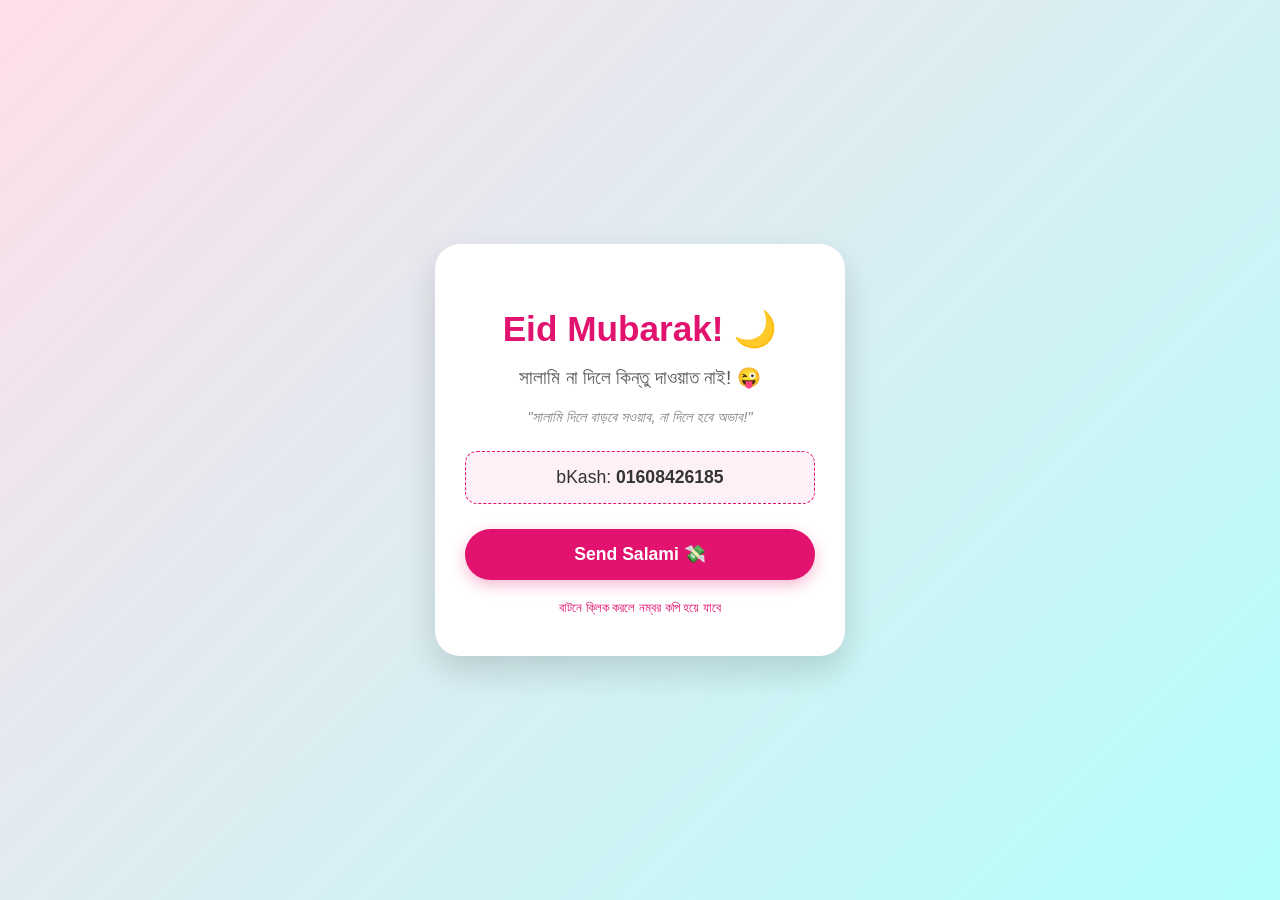
==== index.html @ 8d7a4318 "Revamp index.html with new layout and styles" ====
<!DOCTYPE html>
<html lang="bn">
<head>
    <meta charset="UTF-8">
    <meta name="viewport" content="width=device-width, initial-scale=1.0">
    <title>Eid Salami</title>
    <style>
        body {
            text-align: center;
            font-family: 'Segoe UI', Tahoma, Geneva, Verdana, sans-serif;
            background: linear-gradient(135deg, #FFDEE9 0%, #B5FFFC 100%);
            margin: 0;
            display: flex;
            align-items: center;
            justify-content: center;
            height: 100vh;
        }

        .card {
            background: white;
            padding: 40px 30px;
            border-radius: 25px;
            box-shadow: 0 15px 35px rgba(0,0,0,0.15);
            max-width: 350px;
            width: 90%;
            transition: transform 0.3s;
        }

        .card:hover {
            transform: translateY(-5px);
        }

        h1 {
            color: #e2136e;
            font-size: 2.2rem;
            margin-bottom: 10px;
        }

        h2 {
            color: #555;
            font-size: 1.2rem;
            font-weight: 500;
            margin-bottom: 20px;
        }

        .caption {
            font-style: italic;
            color: #888;
            margin-bottom: 25px;
            font-size: 0.9rem;
        }

        .number-box {
            background: #fdf0f6;
            padding: 15px;
            border-radius: 12px;
            border: 1px dashed #e2136e;
            margin-bottom: 25px;
        }

        p {
            font-size: 1.1rem;
            margin: 0;
            color: #333;
        }

        button {
            background: #e2136e;
            color: white;
            border: none;
            padding: 15px 35px;
            font-size: 1.1rem;
            font-weight: bold;
            border-radius: 50px;
            cursor: pointer;
            box-shadow: 0 5px 15px rgba(226, 19, 110, 0.3);
            width: 100%;
            transition: 0.3s;
        }

        button:hover {
            background: #c2105e;
            box-shadow: 0 8px 20px rgba(226, 19, 110, 0.5);
        }

        .footer-text {
            margin-top: 20px;
            font-size: 0.8rem;
            color: #e2136e;
        }
    </style>
</head>
<body>

    <div class="card">
        <h1>Eid Mubarak! 🌙</h1>
        <h2>সালামি না দিলে কিন্তু দাওয়াত নাই! 😜</h2>
        <p class="caption">"সালামি দিলে বাড়বে সওয়াব, না দিলে হবে অভাব!"</p>
        
        <div class="number-box">
            <p>bKash: <b id="number">01608426185</b></p>
        </div>

        <button onclick="copyNumber()">Send Salami 💸</button>
        
        <p class="footer-text">বাটনে ক্লিক করলে নম্বর কপি হয়ে যাবে</p>
    </div>

    <script>
        function copyNumber() {
            var number = document.getElementById("number").innerText;
            navigator.clipboard.writeText(number).then(function() {
                alert("bKash number copied! বিকাশে গিয়ে সালামি পাঠিয়ে দাও। 😍");
            });
        }
    </script>

</body>
</html>
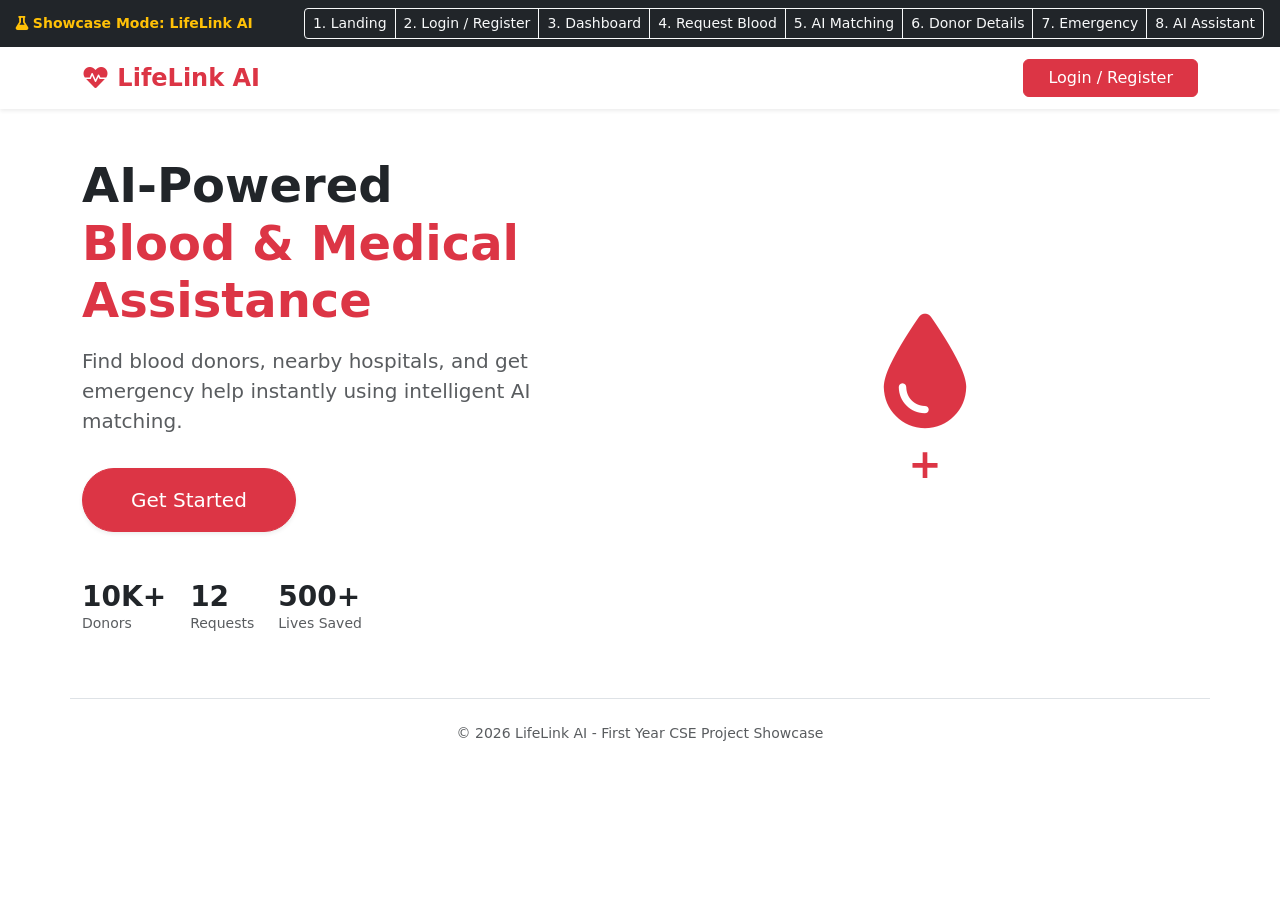
==== commit a11fc344: "Add files via upload" ====
--- a/index.html
+++ b/index.html
@@ -1,119 +1,285 @@
 <!DOCTYPE html>
-<html lang="bn">
+<html lang="en">
 <head>
     <meta charset="UTF-8">
     <meta name="viewport" content="width=device-width, initial-scale=1.0">
-    <title>Eid Salami</title>
-    <style>
-        body {
-            text-align: center;
-            font-family: 'Segoe UI', Tahoma, Geneva, Verdana, sans-serif;
-            background: linear-gradient(135deg, #FFDEE9 0%, #B5FFFC 100%);
-            margin: 0;
-            display: flex;
-            align-items: center;
-            justify-content: center;
-            height: 100vh;
-        }
-
-        .card {
-            background: white;
-            padding: 40px 30px;
-            border-radius: 25px;
-            box-shadow: 0 15px 35px rgba(0,0,0,0.15);
-            max-width: 350px;
-            width: 90%;
-            transition: transform 0.3s;
-        }
-
-        .card:hover {
-            transform: translateY(-5px);
-        }
-
-        h1 {
-            color: #e2136e;
-            font-size: 2.2rem;
-            margin-bottom: 10px;
-        }
-
-        h2 {
-            color: #555;
-            font-size: 1.2rem;
-            font-weight: 500;
-            margin-bottom: 20px;
-        }
-
-        .caption {
-            font-style: italic;
-            color: #888;
-            margin-bottom: 25px;
-            font-size: 0.9rem;
-        }
-
-        .number-box {
-            background: #fdf0f6;
-            padding: 15px;
-            border-radius: 12px;
-            border: 1px dashed #e2136e;
-            margin-bottom: 25px;
-        }
-
-        p {
-            font-size: 1.1rem;
-            margin: 0;
-            color: #333;
-        }
-
-        button {
-            background: #e2136e;
-            color: white;
-            border: none;
-            padding: 15px 35px;
-            font-size: 1.1rem;
-            font-weight: bold;
-            border-radius: 50px;
-            cursor: pointer;
-            box-shadow: 0 5px 15px rgba(226, 19, 110, 0.3);
-            width: 100%;
-            transition: 0.3s;
-        }
-
-        button:hover {
-            background: #c2105e;
-            box-shadow: 0 8px 20px rgba(226, 19, 110, 0.5);
-        }
-
-        .footer-text {
-            margin-top: 20px;
-            font-size: 0.8rem;
-            color: #e2136e;
-        }
-    </style>
+    <title>LifeLink AI - Smart Emergency Medical Platform</title>
+    <!-- Bootstrap CSS -->
+    <link href="https://cdn.jsdelivr.net/npm/bootstrap@5.3.0/dist/css/bootstrap.min.css" rel="stylesheet">
+    <!-- Font Awesome Icons -->
+    <link rel="stylesheet" href="https://cdnjs.cloudflare.com/ajax/libs/font-awesome/6.0.0/css/all.min.css">
+    <!-- Custom Style -->
+    <link rel="stylesheet" href="static/style.css">
 </head>
 <body>
 
-    <div class="card">
-        <h1>Eid Mubarak! 🌙</h1>
-        <h2>সালামি না দিলে কিন্তু দাওয়াত নাই! 😜</h2>
-        <p class="caption">"সালামি দিলে বাড়বে সওয়াব, না দিলে হবে অভাব!"</p>
-        
-        <div class="number-box">
-            <p>bKash: <b id="number">01608426185</b></p>
-        </div>
-
-        <button onclick="copyNumber()">Send Salami 💸</button>
-        
-        <p class="footer-text">বাটনে ক্লিক করলে নম্বর কপি হয়ে যাবে</p>
-    </div>
-
-    <script>
-        function copyNumber() {
-            var number = document.getElementById("number").innerText;
-            navigator.clipboard.writeText(number).then(function() {
-                alert("bKash number copied! বিকাশে গিয়ে সালামি পাঠিয়ে দাও। 😍");
-            });
-        }
-    </script>
-
+    <!-- Showcase Navigation Bar for Quick Testing/Presentation -->
+    <div class="bg-dark text-white p-2 text-center small shadow-sm d-flex flex-wrap justify-content-between align-items-center px-3">
+        <span class="fw-bold text-warning"><i class="fa-solid fa-flask"></i> Showcase Mode: LifeLink AI</span>
+        <div class="btn-group btn-group-sm mt-1 mt-md-0" role="group">
+            <button type="button" class="btn btn-outline-light btn-sm" onclick="navigate('step1')">1. Landing</button>
+            <button type="button" class="btn btn-outline-light btn-sm" onclick="navigate('step2')">2. Login / Register</button>
+            <button type="button" class="btn btn-outline-light btn-sm" onclick="navigate('step3')">3. Dashboard</button>
+            <button type="button" class="btn btn-outline-light btn-sm" onclick="navigate('step4')">4. Request Blood</button>
+            <button type="button" class="btn btn-outline-light btn-sm" onclick="navigate('step5')">5. AI Matching</button>
+            <button type="button" class="btn btn-outline-light btn-sm" onclick="navigate('step6')">6. Donor Details</button>
+            <button type="button" class="btn btn-outline-light btn-sm" onclick="navigate('step7')">7. Emergency</button>
+            <button type="button" class="btn btn-outline-light btn-sm" onclick="navigate('step8')">8. AI Assistant</button>
+        </div>
+    </div>
+
+    <!-- Step 1: Landing Page -->
+    <div id="step1" class="view-section">
+        <nav class="navbar navbar-expand-lg navbar-light bg-white shadow-sm">
+            <div class="container">
+                <a class="navbar-brand text-danger fw-bold fs-4" href="#">
+                    <i class="fa-solid fa-heart-pulse"></i> LifeLink AI
+                </a>
+                <button class="btn btn-danger px-4" onclick="navigate('step2')">Login / Register</button>
+            </div>
+        </nav>
+
+        <div class="container mt-5">
+            <div class="row align-items-center">
+                <div class="col-md-6 mb-4 mb-md-0">
+                    <h1 class="display-5 fw-bold">AI-Powered <br><span class="text-danger">Blood & Medical Assistance</span></h1>
+                    <p class="text-muted mt-3 fs-5">Find blood donors, nearby hospitals, and get emergency help instantly using intelligent AI matching.</p>
+                    <button class="btn btn-danger btn-lg mt-3 px-5 py-3 rounded-pill shadow-sm" onclick="navigate('step2')">Get Started</button>
+                    
+                    <div class="d-flex mt-5 gap-4">
+                        <div><h3 class="fw-bold mb-0">10K+</h3><p class="text-muted small">Donors</p></div>
+                        <div><h3 class="fw-bold mb-0" id="landing-req-count">12</h3><p class="text-muted small">Requests</p></div>
+                        <div><h3 class="fw-bold mb-0">500+</h3><p class="text-muted small">Lives Saved</p></div>
+                    </div>
+                </div>
+                <div class="col-md-6 text-center">
+                    <div class="blood-drop-illustration">
+                        <i class="fa-solid fa-droplet text-danger" style="font-size: 120px;"></i>
+                        <h1 class="mt-2 text-danger fw-bold">+</h1>
+                    </div>
+                </div>
+            </div>
+        </div>
+    </div>
+
+    <!-- Step 2: Login / Register -->
+    <div id="step2" class="view-section d-none">
+        <div class="container mt-5 d-flex justify-content-center">
+            <div class="card p-4 shadow-sm" style="width: 450px; border-radius: 15px;">
+                <ul class="nav nav-pills nav-justified mb-3" id="authTabs">
+                    <li class="nav-item">
+                        <button class="nav-link active" onclick="switchAuthTab('login')">Login</button>
+                    </li>
+                    <li class="nav-item">
+                        <button class="nav-link" onclick="switchAuthTab('register')">Register New User</button>
+                    </li>
+                </ul>
+
+                <!-- Login Form -->
+                <div id="login-form">
+                    <h4 class="text-center fw-bold mb-3">Welcome Back!</h4>
+                    <div class="mb-3">
+                        <label class="form-label">Email or Phone</label>
+                        <input type="text" id="login-email" class="form-control" value="arif@example.com">
+                    </div>
+                    <div class="mb-3">
+                        <label class="form-label">Password</label>
+                        <input type="password" class="form-control" value="123456">
+                    </div>
+                    <button class="btn btn-danger w-100 py-2 mt-2" onclick="handleLogin()">Login</button>
+                </div>
+
+                <!-- Register Form -->
+                <div id="register-form" class="d-none">
+                    <h4 class="text-center fw-bold mb-3">Create Account</h4>
+                    <div class="mb-2">
+                        <label class="form-label mb-1">Full Name *</label>
+                        <input type="text" id="reg-name" class="form-control" placeholder="e.g. Tanvir Rahman">
+                    </div>
+                    <div class="mb-2">
+                        <label class="form-label mb-1">Phone Number *</label>
+                        <input type="text" id="reg-phone" class="form-control" placeholder="01700000000">
+                    </div>
+                    <div class="mb-2">
+                        <label class="form-label mb-1">Blood Group *</label>
+                        <select id="reg-blood" class="form-select">
+                            <option value="O+">O+</option>
+                            <option value="A+">A+</option>
+                            <option value="B+">B+</option>
+                            <option value="AB+">AB+</option>
+                            <option value="O-">O-</option>
+                        </select>
+                    </div>
+                    <div class="mb-3">
+                        <label class="form-label mb-1">Location / Area *</label>
+                        <input type="text" id="reg-location" class="form-control" placeholder="e.g. Dhanmondi, Dhaka">
+                    </div>
+                    <button class="btn btn-danger w-100 py-2" onclick="handleRegister()">Register & Go to Dashboard</button>
+                </div>
+            </div>
+        </div>
+    </div>
+
+    <!-- Step 3: Dashboard -->
+    <div id="step3" class="view-section d-none bg-light min-vh-100 p-4">
+        <div class="container">
+            <div class="d-flex justify-content-between align-items-center mb-4">
+                <h2 class="text-danger fw-bold"><i class="fa-solid fa-heart-pulse"></i> LifeLink AI</h2>
+                <div class="d-flex align-items-center gap-2">
+                    <i class="fa-solid fa-bell text-muted me-2"></i>
+                    <h5 class="mb-0 fw-semibold" id="user-display-name">Hello, Arif 👋</h5>
+                </div>
+            </div>
+
+            <div class="row mb-4 text-center">
+                <div class="col-md-4 mb-2">
+                    <div class="card p-3 shadow-sm border-0">
+                        <h3 class="text-danger fw-bold mb-0" id="dash-active-requests">12</h3>
+                        <p class="text-muted mb-0">Active Blood Requests</p>
+                    </div>
+                </div>
+                <div class="col-md-4 mb-2">
+                    <div class="card p-3 shadow-sm border-0">
+                        <h3 class="text-success fw-bold mb-0">156</h3>
+                        <p class="text-muted mb-0">Available Donors Near You</p>
+                    </div>
+                </div>
+                <div class="col-md-4 mb-2">
+                    <div class="card p-3 shadow-sm border-0">
+                        <h3 class="text-primary fw-bold mb-0">24</h3>
+                        <p class="text-muted mb-0">Hospitals Nearby</p>
+                    </div>
+                </div>
+            </div>
+
+            <h4 class="mb-3 fw-bold">Quick Actions</h4>
+            <div class="row text-center">
+                <div class="col-md-3 mb-3">
+                    <button class="btn btn-danger w-100 py-4 shadow-sm border-0 rounded-3" onclick="navigate('step4')">
+                        <i class="fa-solid fa-droplet fa-2x mb-2"></i><br><span class="fw-bold">Request Blood</span>
+                    </button>
+                </div>
+                <div class="col-md-3 mb-3">
+                    <button class="btn btn-success w-100 py-4 shadow-sm border-0 rounded-3" onclick="navigate('step7')">
+                        <i class="fa-solid fa-truck-medical fa-2x mb-2"></i><br><span class="fw-bold">Emergency Help</span>
+                    </button>
+                </div>
+                <div class="col-md-3 mb-3">
+                    <button class="btn btn-primary w-100 py-4 shadow-sm border-0 rounded-3" onclick="navigate('step8')">
+                        <i class="fa-solid fa-robot fa-2x mb-2"></i><br><span class="fw-bold">AI Assistant</span>
+                    </button>
+                </div>
+                <div class="col-md-3 mb-3">
+                    <button class="btn btn-secondary w-100 py-4 shadow-sm border-0 rounded-3" disabled>
+                        <i class="fa-solid fa-lungs fa-2x mb-2"></i><br><span class="fw-bold">Organ Donation</span><br><small class="text-light opacity-75">(Upcoming Feature)</small>
+                    </button>
+                </div>
+            </div>
+        </div>
+    </div>
+
+    <!-- Step 4: Request Blood -->
+    <div id="step4" class="view-section d-none">
+        <div class="container mt-5 d-flex justify-content-center">
+            <div class="card p-4 shadow-sm" style="width: 500px; border-radius: 15px;">
+                <h3 class="fw-bold mb-4">Request Blood</h3>
+                
+                <label class="form-label fw-semibold">Blood Group *</label>
+                <select id="req-blood-group" class="form-select mb-3">
+                    <option value="O+">O+</option>
+                    <option value="A+">A+</option>
+                    <option value="B+">B+</option>
+                    <option value="AB+">AB+</option>
+                    <option value="O-">O-</option>
+                </select>
+
+                <label class="form-label fw-semibold">Units Needed *</label>
+                <input type="number" id="req-units" class="form-control mb-3" value="1" min="1">
+                
+                <label class="form-label fw-semibold">Location / Area *</label>
+                <input type="text" id="req-location" class="form-control mb-3" placeholder="e.g. Dhanmondi, Dhaka">
+                
+                <label class="form-label fw-semibold">Hospital Name (Optional)</label>
+                <input type="text" id="req-hospital" class="form-control mb-4" placeholder="e.g. Square Hospital">
+                
+                <div class="d-flex justify-content-between">
+                    <button class="btn btn-outline-secondary px-4" onclick="navigate('step3')">Back</button>
+                    <button class="btn btn-danger px-4" onclick="handleBloodRequest()">Find Donors (AI Match)</button>
+                </div>
+            </div>
+        </div>
+    </div>
+
+    <!-- Step 5: AI Donor Matching -->
+    <div id="step5" class="view-section d-none p-4">
+        <div class="container"></div>
+    </div>
+
+    <!-- Step 6: Donor Contact & Details -->
+    <div id="step6" class="view-section d-none">
+        <div class="container"></div>
+    </div>
+
+    <!-- Step 7: Emergency Help -->
+    <div id="step7" class="view-section d-none p-4">
+        <div class="container text-center">
+            <h3 class="fw-bold mb-4 text-danger"><i class="fa-solid fa-truck-medical"></i> Emergency Help</h3>
+            <div class="row justify-content-center gap-3">
+                <div class="col-md-3 card p-4 shadow-sm border-0 btn-action cursor-pointer mb-2" onclick="openGoogleMaps('hospitals near me')">
+                    <i class="fa-regular fa-hospital fa-3x text-primary mb-3"></i>
+                    <h5 class="fw-bold">Nearby Hospitals</h5>
+                    <small class="text-muted">Open Live Map</small>
+                </div>
+                <div class="col-md-3 card p-4 shadow-sm border-0 btn-action cursor-pointer mb-2" onclick="openGoogleMaps('blood banks near me')">
+                    <i class="fa-solid fa-kit-medical fa-3x text-danger mb-3"></i>
+                    <h5 class="fw-bold">Blood Banks</h5>
+                    <small class="text-muted">Open Live Map</small>
+                </div>
+                <div class="col-md-3 card p-4 shadow-sm border-0 btn-action cursor-pointer mb-2" onclick="window.location.href='tel:999'">
+                    <i class="fa-solid fa-phone-volume fa-3x text-success mb-3"></i>
+                    <h5 class="fw-bold">Ambulance</h5>
+                    <small class="text-muted">Call Emergency Services</small>
+                </div>
+            </div>
+            <button class="btn btn-danger btn-lg mt-5 px-5 shadow" onclick="window.location.href='tel:999'">
+                <i class="fa-solid fa-phone"></i> Call Emergency (999)
+            </button>
+            <br>
+            <button class="btn btn-secondary mt-3" onclick="navigate('step3')">Back to Dashboard</button>
+        </div>
+    </div>
+
+    <!-- Step 8: AI Assistant -->
+    <div id="step8" class="view-section d-none p-4">
+        <div class="container d-flex justify-content-center">
+            <div class="card shadow-sm border-0" style="width: 500px; border-radius: 15px; height: 80vh;">
+                <div class="card-header bg-danger text-white fw-bold d-flex align-items-center">
+                    <i class="fa-solid fa-robot me-2"></i> LifeLink AI Assistant
+                </div>
+                <div class="card-body overflow-auto" id="chat-box" style="background-color: #f8f9fa;">
+                    <div class="mb-3">
+                        <div class="bg-white p-3 rounded shadow-sm d-inline-block border text-dark">
+                            <i class="fa-solid fa-robot text-danger me-1"></i> Hello! I'm your LifeLink AI assistant. How can I help you today?
+                        </div>
+                    </div>
+                </div>
+                <div class="card-footer bg-white d-flex align-items-center">
+                    <input type="text" id="user-input" class="form-control me-2" placeholder="Ask for emergency first aid advice..." onkeypress="if(event.key === 'Enter') sendMessage()">
+                    <button class="btn btn-danger" onclick="sendMessage()"><i class="fa-solid fa-paper-plane"></i></button>
+                </div>
+                <button class="btn btn-sm btn-secondary m-2" onclick="navigate('step3')">Back to Dashboard</button>
+            </div>
+        </div>
+    </div>
+
+    <!-- Footer -->
+    <footer class="container mt-5 py-4 border-top text-center text-muted">
+        <p class="small mb-0">© 2026 LifeLink AI - First Year CSE Project Showcase</p>
+    </footer>
+
+    <!-- Bootstrap JS -->
+    <script src="https://cdn.jsdelivr.net/npm/bootstrap@5.3.0/dist/js/bootstrap.bundle.min.js"></script>
+    <!-- Custom JavaScript -->
+    <script src="static/app.js"></script>
 </body>
-</html>
+</html>
